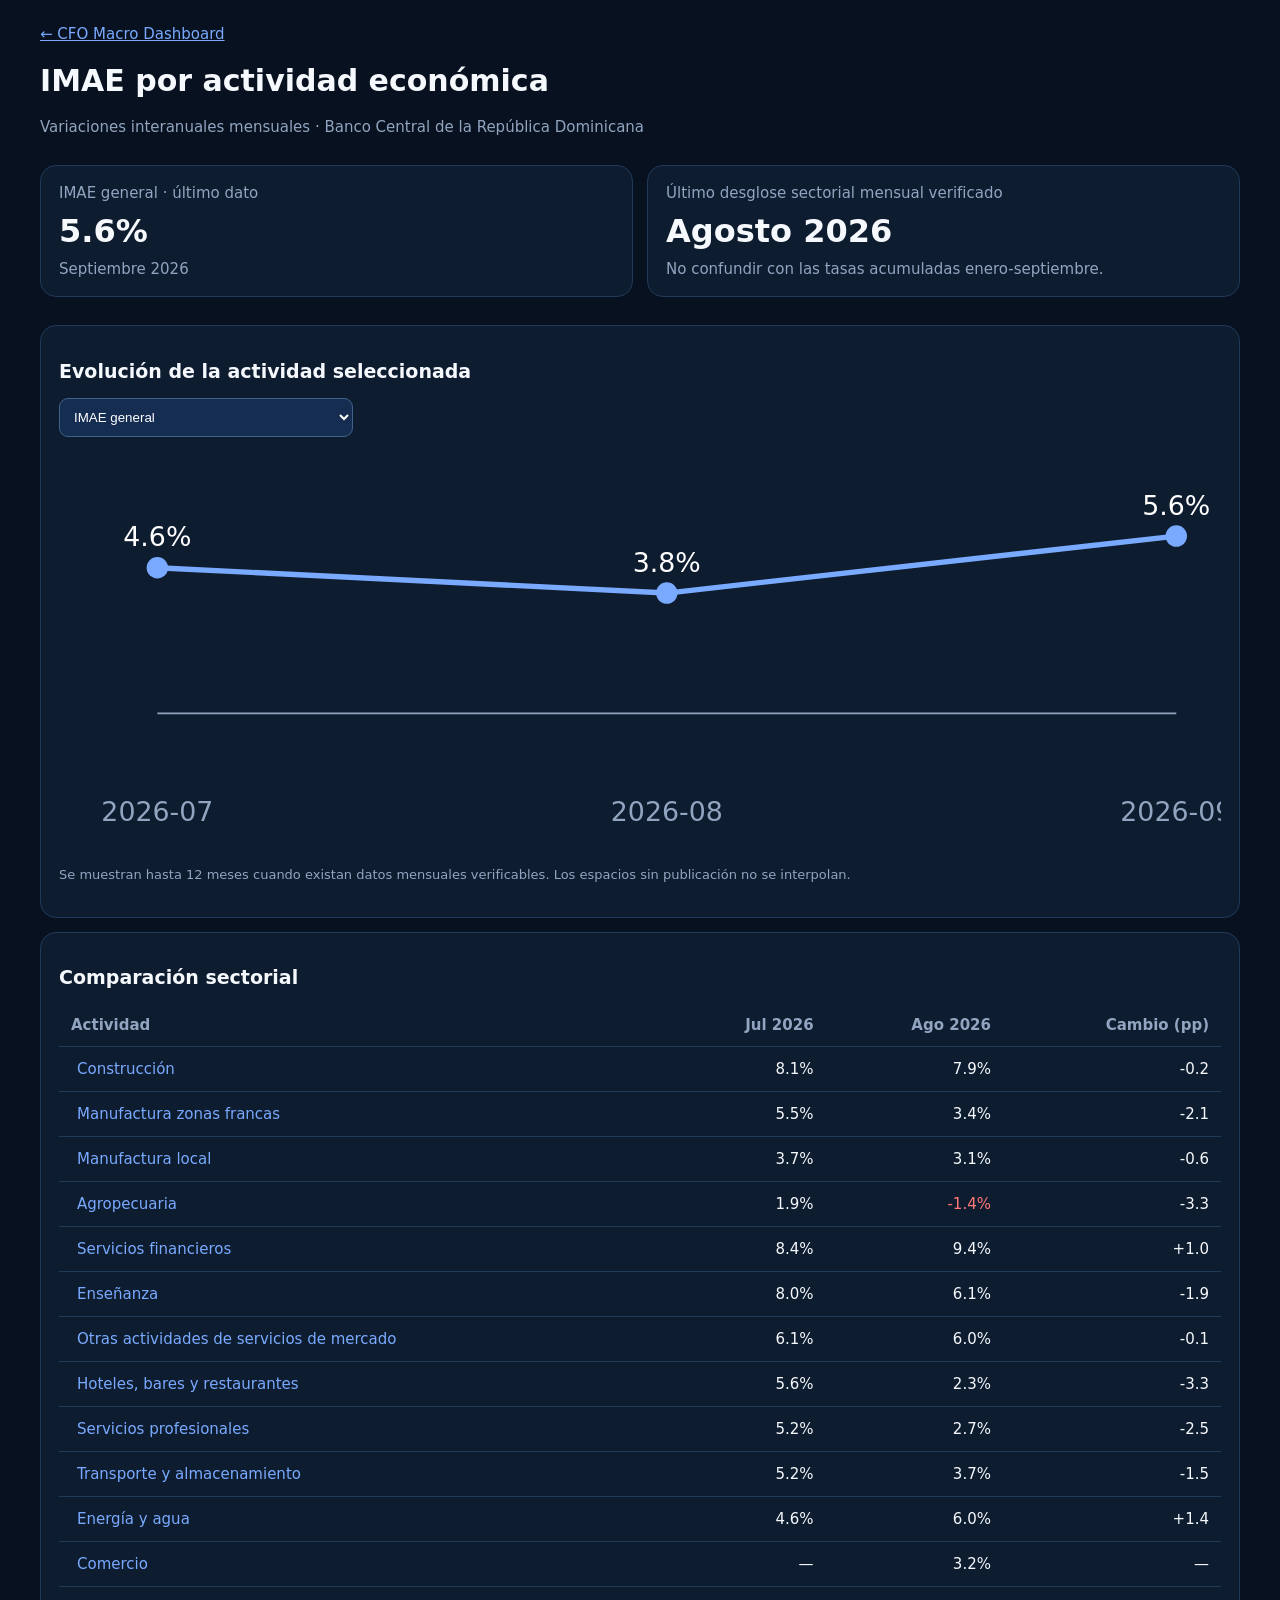
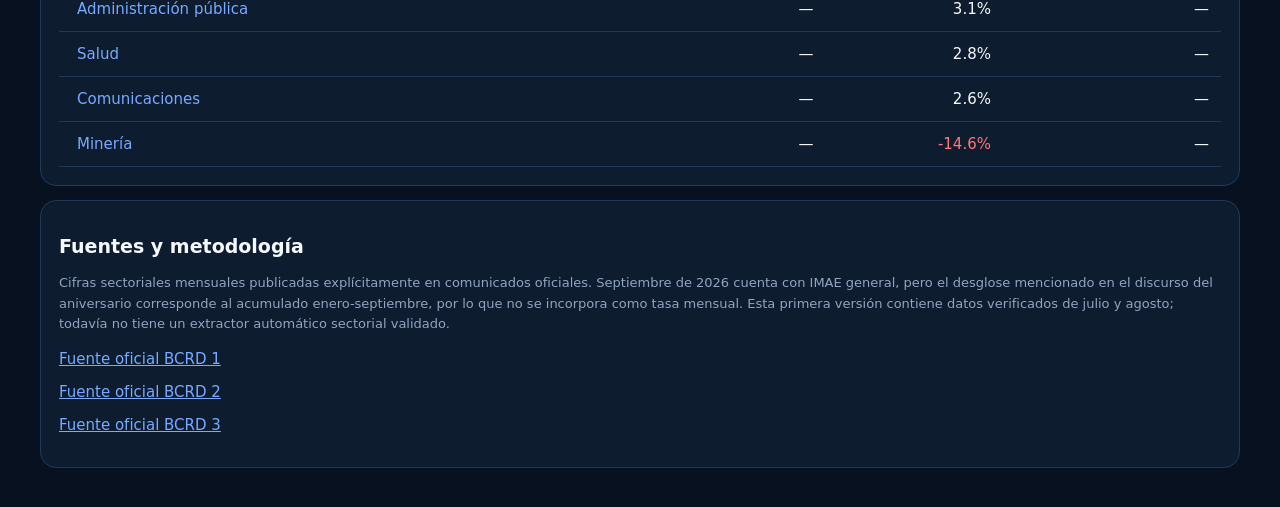
==== imae.html @ f808873b "Add IMAE sector dashboard page" ====
<!doctype html><html lang="es"><head><meta charset="utf-8"><meta name="viewport" content="width=device-width,initial-scale=1"><title>IMAE por actividad · CFO Watch</title><style>body{margin:0;background:#08111f;color:#f5f8fc;font:15px system-ui,Arial}.wrap{max-width:1200px;margin:auto;padding:25px}a{color:#79aaff}.muted{color:#91a5c0}h1{font-size:30px}h2{font-size:19px}.card{background:#0e1c2f;border:1px solid #203a59;border-radius:16px;padding:18px;margin:14px 0}.row{display:flex;gap:14px;flex-wrap:wrap}.metric{flex:1;min-width:180px}.big{font-size:32px;font-weight:800;margin:10px 0}select{background:#142d51;color:white;border:1px solid #40618a;border-radius:9px;padding:10px;max-width:100%}table{border-collapse:collapse;width:100%;min-width:590px}th,td{padding:12px;border-bottom:1px solid #203a59;text-align:right}th:first-child,td:first-child{text-align:left}th{color:#91a5c0}button{background:none;border:0;color:#79aaff;cursor:pointer;text-align:left;font:inherit}svg{width:100%;height:auto} .scroll{overflow-x:auto}.note{font-size:13px;color:#91a5c0;line-height:1.6}.negative{color:#ff7777}</style></head><body><main class="wrap"><a href="./">← CFO Macro Dashboard</a><h1>IMAE por actividad económica</h1><p class="muted">Variaciones interanuales mensuales · Banco Central de la República Dominicana</p><div class="row"><div class="card metric"><div class="muted">IMAE general · último dato</div><div class="big" id="general"></div><div class="muted" id="generalPeriod"></div></div><div class="card metric"><div class="muted">Último desglose sectorial mensual verificado</div><div class="big" id="sectorPeriod"></div><div class="muted">No confundir con las tasas acumuladas enero-septiembre.</div></div></div><div class="card"><h2>Evolución de la actividad seleccionada</h2><select id="sector"></select><div id="chart"></div><p class="note">Se muestran hasta 12 meses cuando existan datos mensuales verificables. Los espacios sin publicación no se interpolan.</p></div><div class="card"><h2>Comparación sectorial</h2><div class="scroll"><table><thead><tr><th>Actividad</th><th>Jul 2026</th><th>Ago 2026</th><th>Cambio (pp)</th></tr></thead><tbody id="rows"></tbody></table></div></div><div class="card"><h2>Fuentes y metodología</h2><p class="note">Cifras sectoriales mensuales publicadas explícitamente en comunicados oficiales. Septiembre de 2026 cuenta con IMAE general, pero el desglose mencionado en el discurso del aniversario corresponde al acumulado enero-septiembre, por lo que no se incorpora como tasa mensual. Esta primera versión contiene datos verificados de julio y agosto; todavía no tiene un extractor automático sectorial validado.</p><div id="sources"></div></div></main><script>
fetch('data/imae_sectors.json?ts='+Date.now()).then(r=>{if(!r.ok)throw Error('No disponible');return r.json()}).then(d=>{
const months=d.months,fmt=v=>v==null?'—':v.toFixed(1)+'%',sectors=Object.keys(d.sectors),select=document.getElementById('sector');
select.innerHTML='<option value="__all">IMAE general</option>'+sectors.map(s=>'<option>'+s+'</option>').join('');
document.getElementById('general').textContent=fmt(d.overall['2026-09']);document.getElementById('generalPeriod').textContent='Septiembre 2026';document.getElementById('sectorPeriod').textContent='Agosto 2026';
document.getElementById('sources').innerHTML=d.sources.map((u,i)=>'<p><a target="_blank" rel="noopener" href="'+u+'">Fuente oficial BCRD '+(i+1)+'</a></p>').join('');
document.getElementById('rows').innerHTML=sectors.map(s=>{const x=d.sectors[s],a=x['2026-07'],b=x['2026-08'],delta=a==null||b==null?null:b-a;return '<tr><td><button data-sector="'+s+'">'+s+'</button></td><td>'+fmt(a)+'</td><td class="'+(b<0?'negative':'')+'">'+fmt(b)+'</td><td>'+(delta==null?'—':(delta>0?'+':'')+delta.toFixed(1))+'</td></tr>'}).join('');
function draw(){const x=select.value==='__all'?d.overall:d.sectors[select.value],values=months.map(m=>x[m]);const good=values.filter(v=>v!=null);if(!good.length){document.getElementById('chart').textContent='Sin datos';return}const lo=Math.min(0,...good)-2,hi=Math.max(0,...good)+2,W=650,H=230,L=55,R=25,T=20,B=40,y=v=>T+(H-T-B)*(hi-v)/(hi-lo),xp=i=>L+i*(W-L-R)/(months.length-1);let svg='<svg viewBox="0 0 650 230" role="img" aria-label="Crecimiento interanual por mes">';svg+='<line x1="'+L+'" y1="'+y(0)+'" x2="'+(W-R)+'" y2="'+y(0)+'" stroke="#91a5c0"/>';values.forEach((v,i)=>{svg+='<text x="'+xp(i)+'" y="215" text-anchor="middle" fill="#91a5c0">'+months[i]+'</text>';if(v!=null){const yy=y(v);svg+='<circle cx="'+xp(i)+'" cy="'+yy+'" r="6" fill="#79aaff"/><text x="'+xp(i)+'" y="'+(yy-12)+'" text-anchor="middle" fill="white">'+fmt(v)+'</text>'}});for(let i=1;i<values.length;i++)if(values[i]!=null&&values[i-1]!=null)svg+='<line x1="'+xp(i-1)+'" y1="'+y(values[i-1])+'" x2="'+xp(i)+'" y2="'+y(values[i])+'" stroke="#79aaff" stroke-width="3"/>';document.getElementById('chart').innerHTML=svg+'</svg>'}
select.onchange=draw;document.querySelectorAll('[data-sector]').forEach(b=>b.onclick=()=>{select.value=b.dataset.sector;draw();scrollTo({top:0,behavior:'smooth'})});draw()
}).catch(()=>document.getElementById('chart').textContent='No se pudo cargar la información.');
</script></body></html>
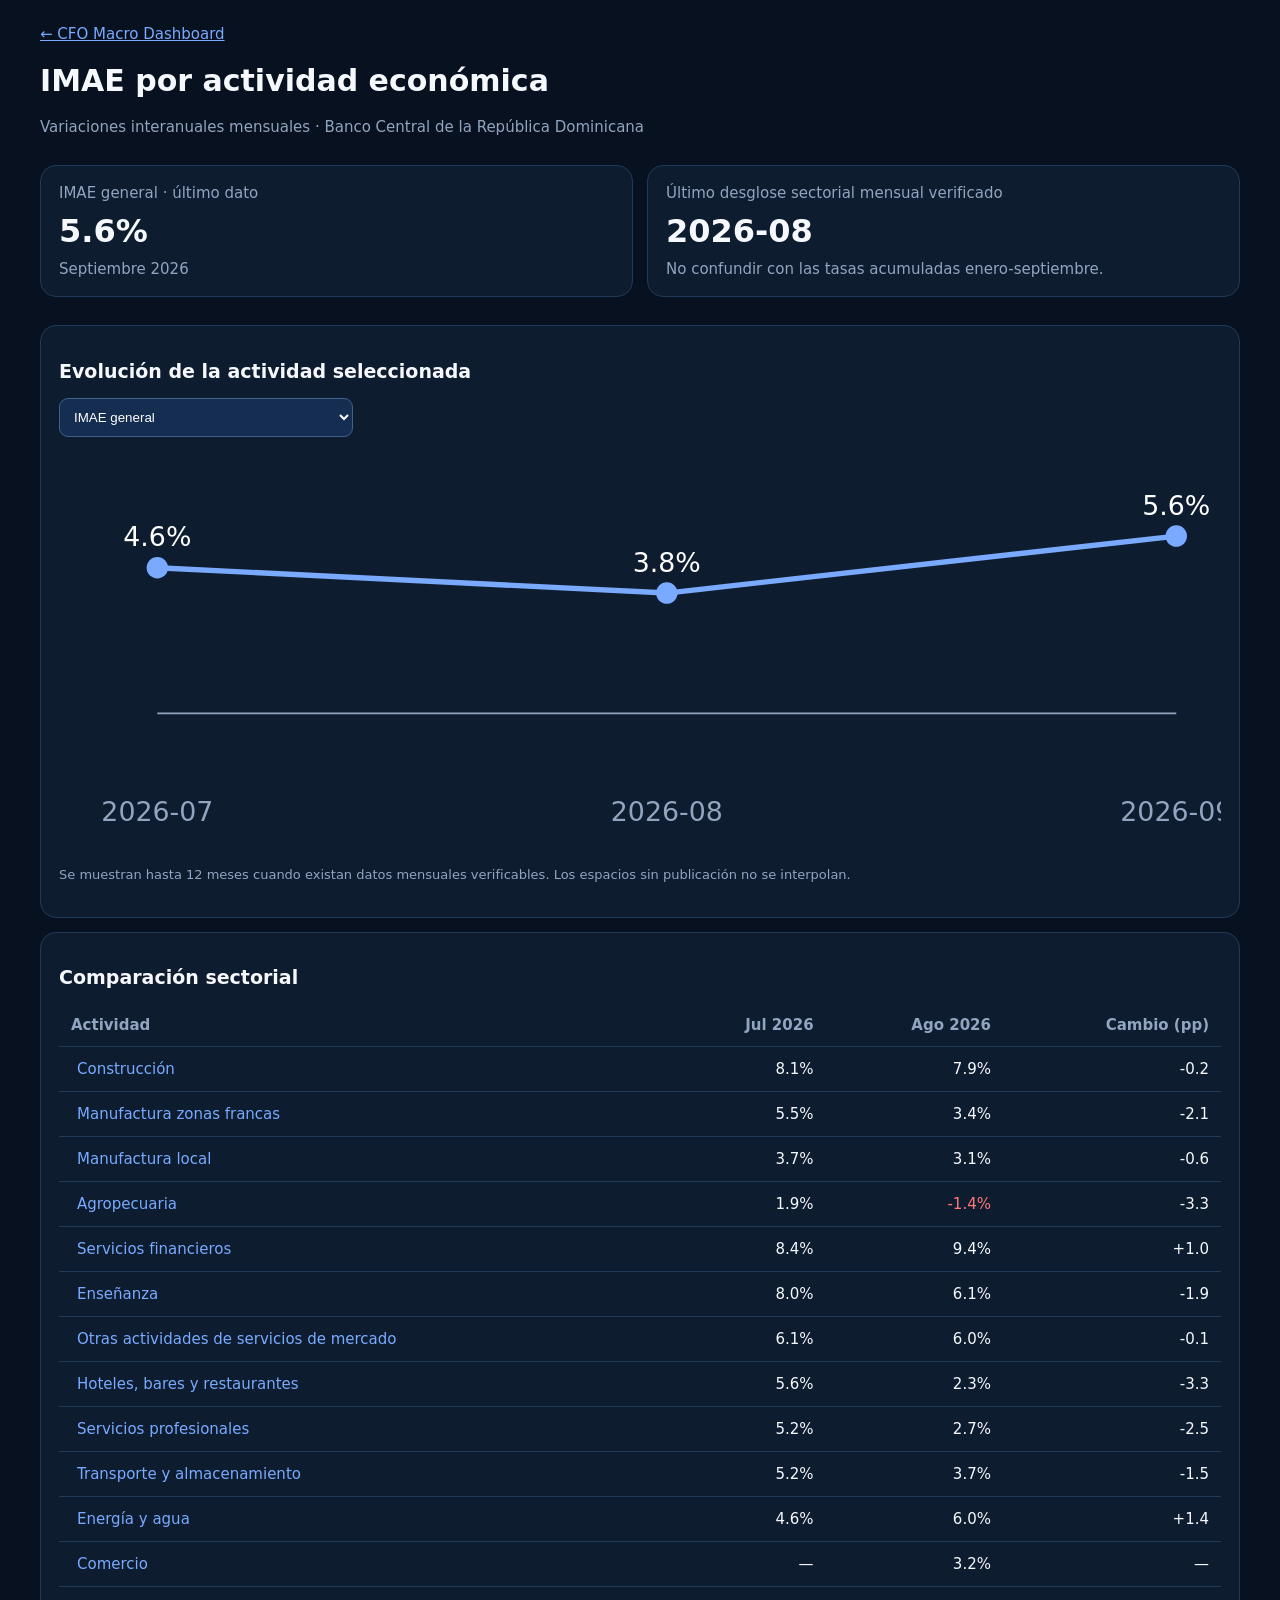
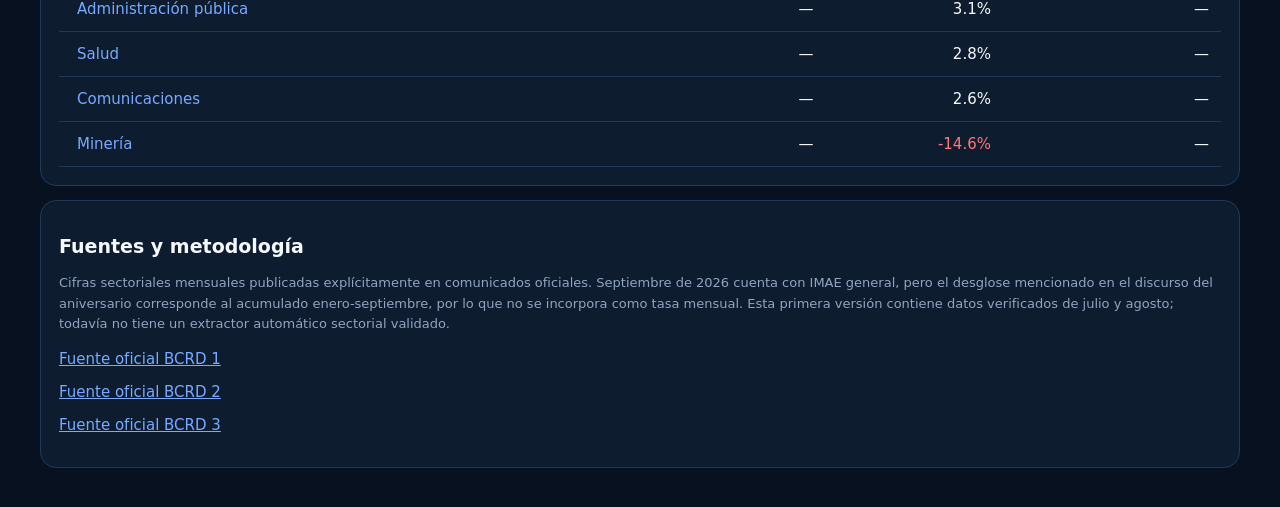
==== commit d3eea97c: "Prepare IMAE chart for rolling 12-month observations" ====
--- a/imae.html
+++ b/imae.html
@@ -1,8 +1,8 @@
 <!doctype html><html lang="es"><head><meta charset="utf-8"><meta name="viewport" content="width=device-width,initial-scale=1"><title>IMAE por actividad · CFO Watch</title><style>body{margin:0;background:#08111f;color:#f5f8fc;font:15px system-ui,Arial}.wrap{max-width:1200px;margin:auto;padding:25px}a{color:#79aaff}.muted{color:#91a5c0}h1{font-size:30px}h2{font-size:19px}.card{background:#0e1c2f;border:1px solid #203a59;border-radius:16px;padding:18px;margin:14px 0}.row{display:flex;gap:14px;flex-wrap:wrap}.metric{flex:1;min-width:180px}.big{font-size:32px;font-weight:800;margin:10px 0}select{background:#142d51;color:white;border:1px solid #40618a;border-radius:9px;padding:10px;max-width:100%}table{border-collapse:collapse;width:100%;min-width:590px}th,td{padding:12px;border-bottom:1px solid #203a59;text-align:right}th:first-child,td:first-child{text-align:left}th{color:#91a5c0}button{background:none;border:0;color:#79aaff;cursor:pointer;text-align:left;font:inherit}svg{width:100%;height:auto} .scroll{overflow-x:auto}.note{font-size:13px;color:#91a5c0;line-height:1.6}.negative{color:#ff7777}</style></head><body><main class="wrap"><a href="./">← CFO Macro Dashboard</a><h1>IMAE por actividad económica</h1><p class="muted">Variaciones interanuales mensuales · Banco Central de la República Dominicana</p><div class="row"><div class="card metric"><div class="muted">IMAE general · último dato</div><div class="big" id="general"></div><div class="muted" id="generalPeriod"></div></div><div class="card metric"><div class="muted">Último desglose sectorial mensual verificado</div><div class="big" id="sectorPeriod"></div><div class="muted">No confundir con las tasas acumuladas enero-septiembre.</div></div></div><div class="card"><h2>Evolución de la actividad seleccionada</h2><select id="sector"></select><div id="chart"></div><p class="note">Se muestran hasta 12 meses cuando existan datos mensuales verificables. Los espacios sin publicación no se interpolan.</p></div><div class="card"><h2>Comparación sectorial</h2><div class="scroll"><table><thead><tr><th>Actividad</th><th>Jul 2026</th><th>Ago 2026</th><th>Cambio (pp)</th></tr></thead><tbody id="rows"></tbody></table></div></div><div class="card"><h2>Fuentes y metodología</h2><p class="note">Cifras sectoriales mensuales publicadas explícitamente en comunicados oficiales. Septiembre de 2026 cuenta con IMAE general, pero el desglose mencionado en el discurso del aniversario corresponde al acumulado enero-septiembre, por lo que no se incorpora como tasa mensual. Esta primera versión contiene datos verificados de julio y agosto; todavía no tiene un extractor automático sectorial validado.</p><div id="sources"></div></div></main><script>
 fetch('data/imae_sectors.json?ts='+Date.now()).then(r=>{if(!r.ok)throw Error('No disponible');return r.json()}).then(d=>{
-const months=d.months,fmt=v=>v==null?'—':v.toFixed(1)+'%',sectors=Object.keys(d.sectors),select=document.getElementById('sector');
+const months=d.months.slice(-12),fmt=v=>v==null?'—':v.toFixed(1)+'%',sectors=Object.keys(d.sectors),select=document.getElementById('sector');
 select.innerHTML='<option value="__all">IMAE general</option>'+sectors.map(s=>'<option>'+s+'</option>').join('');
-document.getElementById('general').textContent=fmt(d.overall['2026-09']);document.getElementById('generalPeriod').textContent='Septiembre 2026';document.getElementById('sectorPeriod').textContent='Agosto 2026';
+document.getElementById('general').textContent=fmt(d.overall['2026-09']);document.getElementById('generalPeriod').textContent='Septiembre 2026';document.getElementById('sectorPeriod').textContent=Object.values(d.sectors).flatMap(x=>Object.keys(x)).sort().at(-1)||'—';
 document.getElementById('sources').innerHTML=d.sources.map((u,i)=>'<p><a target="_blank" rel="noopener" href="'+u+'">Fuente oficial BCRD '+(i+1)+'</a></p>').join('');
 document.getElementById('rows').innerHTML=sectors.map(s=>{const x=d.sectors[s],a=x['2026-07'],b=x['2026-08'],delta=a==null||b==null?null:b-a;return '<tr><td><button data-sector="'+s+'">'+s+'</button></td><td>'+fmt(a)+'</td><td class="'+(b<0?'negative':'')+'">'+fmt(b)+'</td><td>'+(delta==null?'—':(delta>0?'+':'')+delta.toFixed(1))+'</td></tr>'}).join('');
 function draw(){const x=select.value==='__all'?d.overall:d.sectors[select.value],values=months.map(m=>x[m]);const good=values.filter(v=>v!=null);if(!good.length){document.getElementById('chart').textContent='Sin datos';return}const lo=Math.min(0,...good)-2,hi=Math.max(0,...good)+2,W=650,H=230,L=55,R=25,T=20,B=40,y=v=>T+(H-T-B)*(hi-v)/(hi-lo),xp=i=>L+i*(W-L-R)/(months.length-1);let svg='<svg viewBox="0 0 650 230" role="img" aria-label="Crecimiento interanual por mes">';svg+='<line x1="'+L+'" y1="'+y(0)+'" x2="'+(W-R)+'" y2="'+y(0)+'" stroke="#91a5c0"/>';values.forEach((v,i)=>{svg+='<text x="'+xp(i)+'" y="215" text-anchor="middle" fill="#91a5c0">'+months[i]+'</text>';if(v!=null){const yy=y(v);svg+='<circle cx="'+xp(i)+'" cy="'+yy+'" r="6" fill="#79aaff"/><text x="'+xp(i)+'" y="'+(yy-12)+'" text-anchor="middle" fill="white">'+fmt(v)+'</text>'}});for(let i=1;i<values.length;i++)if(values[i]!=null&&values[i-1]!=null)svg+='<line x1="'+xp(i-1)+'" y1="'+y(values[i-1])+'" x2="'+xp(i)+'" y2="'+y(values[i])+'" stroke="#79aaff" stroke-width="3"/>';document.getElementById('chart').innerHTML=svg+'</svg>'}
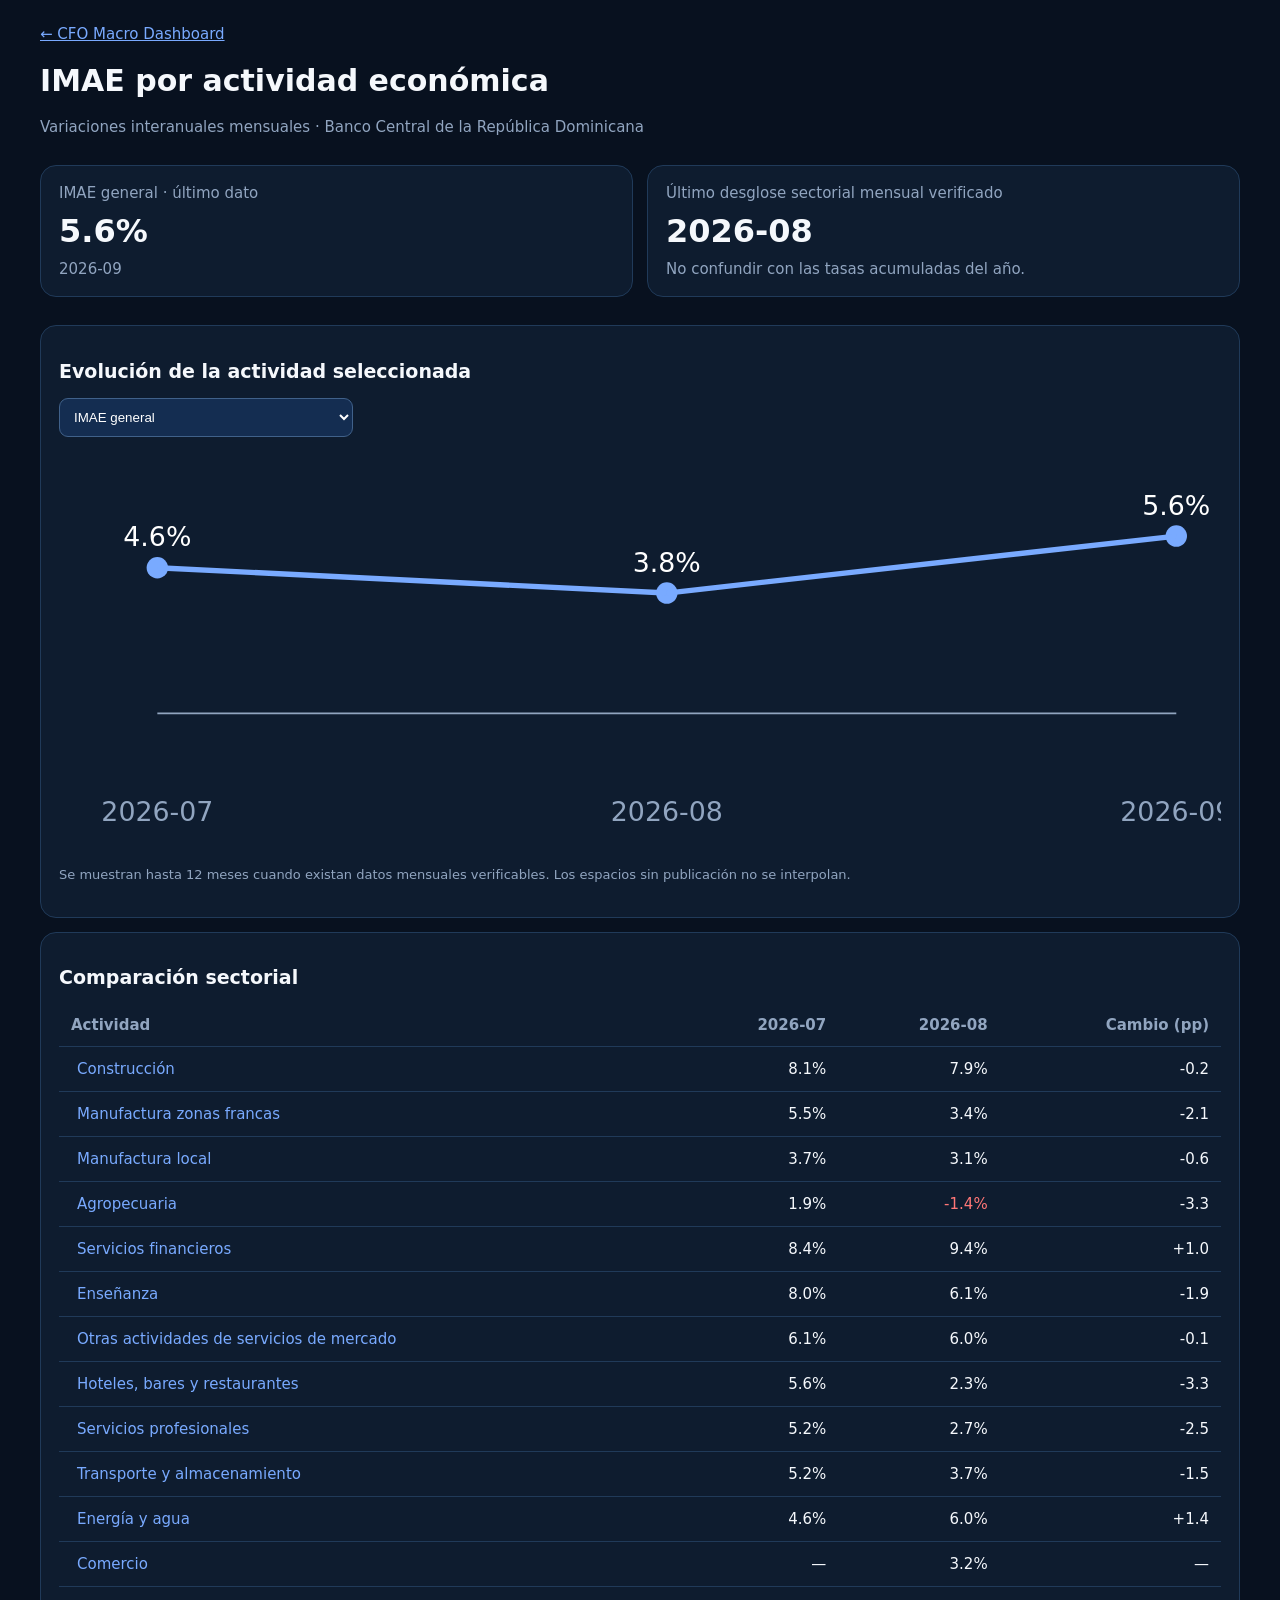
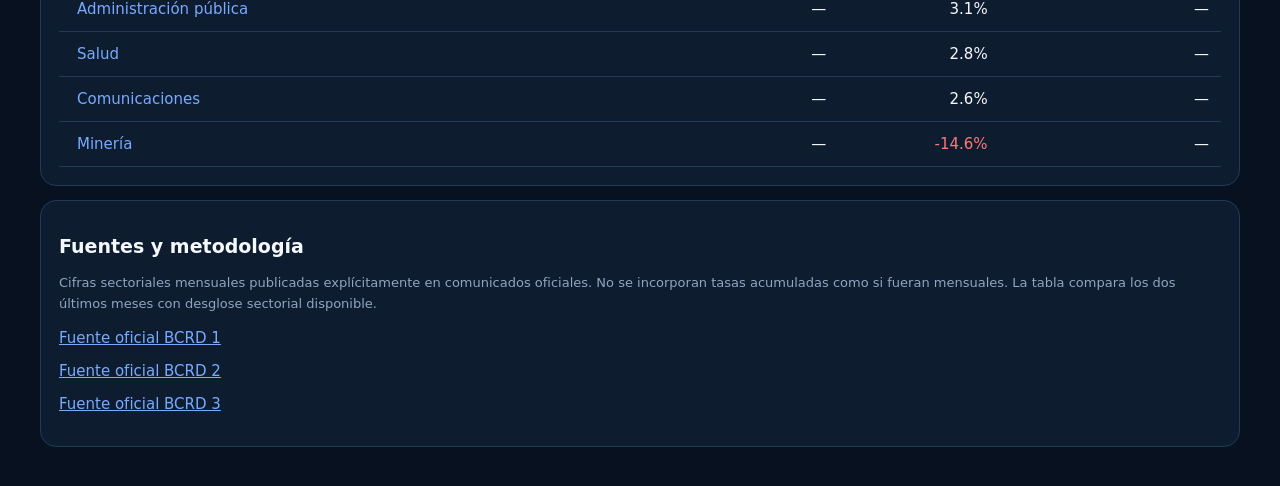
==== commit 794607c3: "Make IMAE display periods data-driven" ====
--- a/imae.html
+++ b/imae.html
@@ -1,11 +1,11 @@
-<!doctype html><html lang="es"><head><meta charset="utf-8"><meta name="viewport" content="width=device-width,initial-scale=1"><title>IMAE por actividad · CFO Watch</title><style>body{margin:0;background:#08111f;color:#f5f8fc;font:15px system-ui,Arial}.wrap{max-width:1200px;margin:auto;padding:25px}a{color:#79aaff}.muted{color:#91a5c0}h1{font-size:30px}h2{font-size:19px}.card{background:#0e1c2f;border:1px solid #203a59;border-radius:16px;padding:18px;margin:14px 0}.row{display:flex;gap:14px;flex-wrap:wrap}.metric{flex:1;min-width:180px}.big{font-size:32px;font-weight:800;margin:10px 0}select{background:#142d51;color:white;border:1px solid #40618a;border-radius:9px;padding:10px;max-width:100%}table{border-collapse:collapse;width:100%;min-width:590px}th,td{padding:12px;border-bottom:1px solid #203a59;text-align:right}th:first-child,td:first-child{text-align:left}th{color:#91a5c0}button{background:none;border:0;color:#79aaff;cursor:pointer;text-align:left;font:inherit}svg{width:100%;height:auto} .scroll{overflow-x:auto}.note{font-size:13px;color:#91a5c0;line-height:1.6}.negative{color:#ff7777}</style></head><body><main class="wrap"><a href="./">← CFO Macro Dashboard</a><h1>IMAE por actividad económica</h1><p class="muted">Variaciones interanuales mensuales · Banco Central de la República Dominicana</p><div class="row"><div class="card metric"><div class="muted">IMAE general · último dato</div><div class="big" id="general"></div><div class="muted" id="generalPeriod"></div></div><div class="card metric"><div class="muted">Último desglose sectorial mensual verificado</div><div class="big" id="sectorPeriod"></div><div class="muted">No confundir con las tasas acumuladas enero-septiembre.</div></div></div><div class="card"><h2>Evolución de la actividad seleccionada</h2><select id="sector"></select><div id="chart"></div><p class="note">Se muestran hasta 12 meses cuando existan datos mensuales verificables. Los espacios sin publicación no se interpolan.</p></div><div class="card"><h2>Comparación sectorial</h2><div class="scroll"><table><thead><tr><th>Actividad</th><th>Jul 2026</th><th>Ago 2026</th><th>Cambio (pp)</th></tr></thead><tbody id="rows"></tbody></table></div></div><div class="card"><h2>Fuentes y metodología</h2><p class="note">Cifras sectoriales mensuales publicadas explícitamente en comunicados oficiales. Septiembre de 2026 cuenta con IMAE general, pero el desglose mencionado en el discurso del aniversario corresponde al acumulado enero-septiembre, por lo que no se incorpora como tasa mensual. Esta primera versión contiene datos verificados de julio y agosto; todavía no tiene un extractor automático sectorial validado.</p><div id="sources"></div></div></main><script>
+<!doctype html><html lang="es"><head><meta charset="utf-8"><meta name="viewport" content="width=device-width,initial-scale=1"><title>IMAE por actividad · CFO Watch</title><style>body{margin:0;background:#08111f;color:#f5f8fc;font:15px system-ui,Arial}.wrap{max-width:1200px;margin:auto;padding:25px}a{color:#79aaff}.muted{color:#91a5c0}h1{font-size:30px}h2{font-size:19px}.card{background:#0e1c2f;border:1px solid #203a59;border-radius:16px;padding:18px;margin:14px 0}.row{display:flex;gap:14px;flex-wrap:wrap}.metric{flex:1;min-width:180px}.big{font-size:32px;font-weight:800;margin:10px 0}select{background:#142d51;color:white;border:1px solid #40618a;border-radius:9px;padding:10px;max-width:100%}table{border-collapse:collapse;width:100%;min-width:590px}th,td{padding:12px;border-bottom:1px solid #203a59;text-align:right}th:first-child,td:first-child{text-align:left}th{color:#91a5c0}button{background:none;border:0;color:#79aaff;cursor:pointer;text-align:left;font:inherit}svg{width:100%;height:auto} .scroll{overflow-x:auto}.note{font-size:13px;color:#91a5c0;line-height:1.6}.negative{color:#ff7777}</style></head><body><main class="wrap"><a href="./">← CFO Macro Dashboard</a><h1>IMAE por actividad económica</h1><p class="muted">Variaciones interanuales mensuales · Banco Central de la República Dominicana</p><div class="row"><div class="card metric"><div class="muted">IMAE general · último dato</div><div class="big" id="general"></div><div class="muted" id="generalPeriod"></div></div><div class="card metric"><div class="muted">Último desglose sectorial mensual verificado</div><div class="big" id="sectorPeriod"></div><div class="muted">No confundir con las tasas acumuladas del año.</div></div></div><div class="card"><h2>Evolución de la actividad seleccionada</h2><select id="sector"></select><div id="chart"></div><p class="note">Se muestran hasta 12 meses cuando existan datos mensuales verificables. Los espacios sin publicación no se interpolan.</p></div><div class="card"><h2>Comparación sectorial</h2><div class="scroll"><table><thead><tr><th>Actividad</th><th id="priorMonth"></th><th id="latestMonth"></th><th>Cambio (pp)</th></tr></thead><tbody id="rows"></tbody></table></div></div><div class="card"><h2>Fuentes y metodología</h2><p class="note">Cifras sectoriales mensuales publicadas explícitamente en comunicados oficiales. No se incorporan tasas acumuladas como si fueran mensuales. La tabla compara los dos últimos meses con desglose sectorial disponible.</p><div id="sources"></div></div></main><script>
 fetch('data/imae_sectors.json?ts='+Date.now()).then(r=>{if(!r.ok)throw Error('No disponible');return r.json()}).then(d=>{
 const months=d.months.slice(-12),fmt=v=>v==null?'—':v.toFixed(1)+'%',sectors=Object.keys(d.sectors),select=document.getElementById('sector');
 select.innerHTML='<option value="__all">IMAE general</option>'+sectors.map(s=>'<option>'+s+'</option>').join('');
-document.getElementById('general').textContent=fmt(d.overall['2026-09']);document.getElementById('generalPeriod').textContent='Septiembre 2026';document.getElementById('sectorPeriod').textContent=Object.values(d.sectors).flatMap(x=>Object.keys(x)).sort().at(-1)||'—';
+const generalMonth=Object.keys(d.overall).sort().at(-1),sectorMonths=[...new Set(Object.values(d.sectors).flatMap(x=>Object.keys(x)))].sort(),latest=sectorMonths.at(-1),prior=sectorMonths.at(-2);document.getElementById('priorMonth').textContent=prior||'—';document.getElementById('latestMonth').textContent=latest||'—';document.getElementById('general').textContent=fmt(d.overall[generalMonth]);document.getElementById('generalPeriod').textContent=generalMonth||'—';document.getElementById('sectorPeriod').textContent=Object.values(d.sectors).flatMap(x=>Object.keys(x)).sort().at(-1)||'—';
 document.getElementById('sources').innerHTML=d.sources.map((u,i)=>'<p><a target="_blank" rel="noopener" href="'+u+'">Fuente oficial BCRD '+(i+1)+'</a></p>').join('');
-document.getElementById('rows').innerHTML=sectors.map(s=>{const x=d.sectors[s],a=x['2026-07'],b=x['2026-08'],delta=a==null||b==null?null:b-a;return '<tr><td><button data-sector="'+s+'">'+s+'</button></td><td>'+fmt(a)+'</td><td class="'+(b<0?'negative':'')+'">'+fmt(b)+'</td><td>'+(delta==null?'—':(delta>0?'+':'')+delta.toFixed(1))+'</td></tr>'}).join('');
-function draw(){const x=select.value==='__all'?d.overall:d.sectors[select.value],values=months.map(m=>x[m]);const good=values.filter(v=>v!=null);if(!good.length){document.getElementById('chart').textContent='Sin datos';return}const lo=Math.min(0,...good)-2,hi=Math.max(0,...good)+2,W=650,H=230,L=55,R=25,T=20,B=40,y=v=>T+(H-T-B)*(hi-v)/(hi-lo),xp=i=>L+i*(W-L-R)/(months.length-1);let svg='<svg viewBox="0 0 650 230" role="img" aria-label="Crecimiento interanual por mes">';svg+='<line x1="'+L+'" y1="'+y(0)+'" x2="'+(W-R)+'" y2="'+y(0)+'" stroke="#91a5c0"/>';values.forEach((v,i)=>{svg+='<text x="'+xp(i)+'" y="215" text-anchor="middle" fill="#91a5c0">'+months[i]+'</text>';if(v!=null){const yy=y(v);svg+='<circle cx="'+xp(i)+'" cy="'+yy+'" r="6" fill="#79aaff"/><text x="'+xp(i)+'" y="'+(yy-12)+'" text-anchor="middle" fill="white">'+fmt(v)+'</text>'}});for(let i=1;i<values.length;i++)if(values[i]!=null&&values[i-1]!=null)svg+='<line x1="'+xp(i-1)+'" y1="'+y(values[i-1])+'" x2="'+xp(i)+'" y2="'+y(values[i])+'" stroke="#79aaff" stroke-width="3"/>';document.getElementById('chart').innerHTML=svg+'</svg>'}
+document.getElementById('rows').innerHTML=sectors.map(s=>{const x=d.sectors[s],a=x[prior],b=x[latest],delta=a==null||b==null?null:b-a;return '<tr><td><button data-sector="'+s+'">'+s+'</button></td><td>'+fmt(a)+'</td><td class="'+(b<0?'negative':'')+'">'+fmt(b)+'</td><td>'+(delta==null?'—':(delta>0?'+':'')+delta.toFixed(1))+'</td></tr>'}).join('');
+function draw(){const x=select.value==='__all'?d.overall:d.sectors[select.value],values=months.map(m=>x[m]);const good=values.filter(v=>v!=null);if(!good.length){document.getElementById('chart').textContent='Sin datos';return}const lo=Math.min(0,...good)-2,hi=Math.max(0,...good)+2,W=650,H=230,L=55,R=25,T=20,B=40,y=v=>T+(H-T-B)*(hi-v)/(hi-lo),xp=i=>L+i*(W-L-R)/Math.max(1,months.length-1);let svg='<svg viewBox="0 0 650 230" role="img" aria-label="Crecimiento interanual por mes">';svg+='<line x1="'+L+'" y1="'+y(0)+'" x2="'+(W-R)+'" y2="'+y(0)+'" stroke="#91a5c0"/>';values.forEach((v,i)=>{svg+='<text x="'+xp(i)+'" y="215" text-anchor="middle" fill="#91a5c0">'+months[i]+'</text>';if(v!=null){const yy=y(v);svg+='<circle cx="'+xp(i)+'" cy="'+yy+'" r="6" fill="#79aaff"/><text x="'+xp(i)+'" y="'+(yy-12)+'" text-anchor="middle" fill="white">'+fmt(v)+'</text>'}});for(let i=1;i<values.length;i++)if(values[i]!=null&&values[i-1]!=null)svg+='<line x1="'+xp(i-1)+'" y1="'+y(values[i-1])+'" x2="'+xp(i)+'" y2="'+y(values[i])+'" stroke="#79aaff" stroke-width="3"/>';document.getElementById('chart').innerHTML=svg+'</svg>'}
 select.onchange=draw;document.querySelectorAll('[data-sector]').forEach(b=>b.onclick=()=>{select.value=b.dataset.sector;draw();scrollTo({top:0,behavior:'smooth'})});draw()
 }).catch(()=>document.getElementById('chart').textContent='No se pudo cargar la información.');
 </script></body></html>
